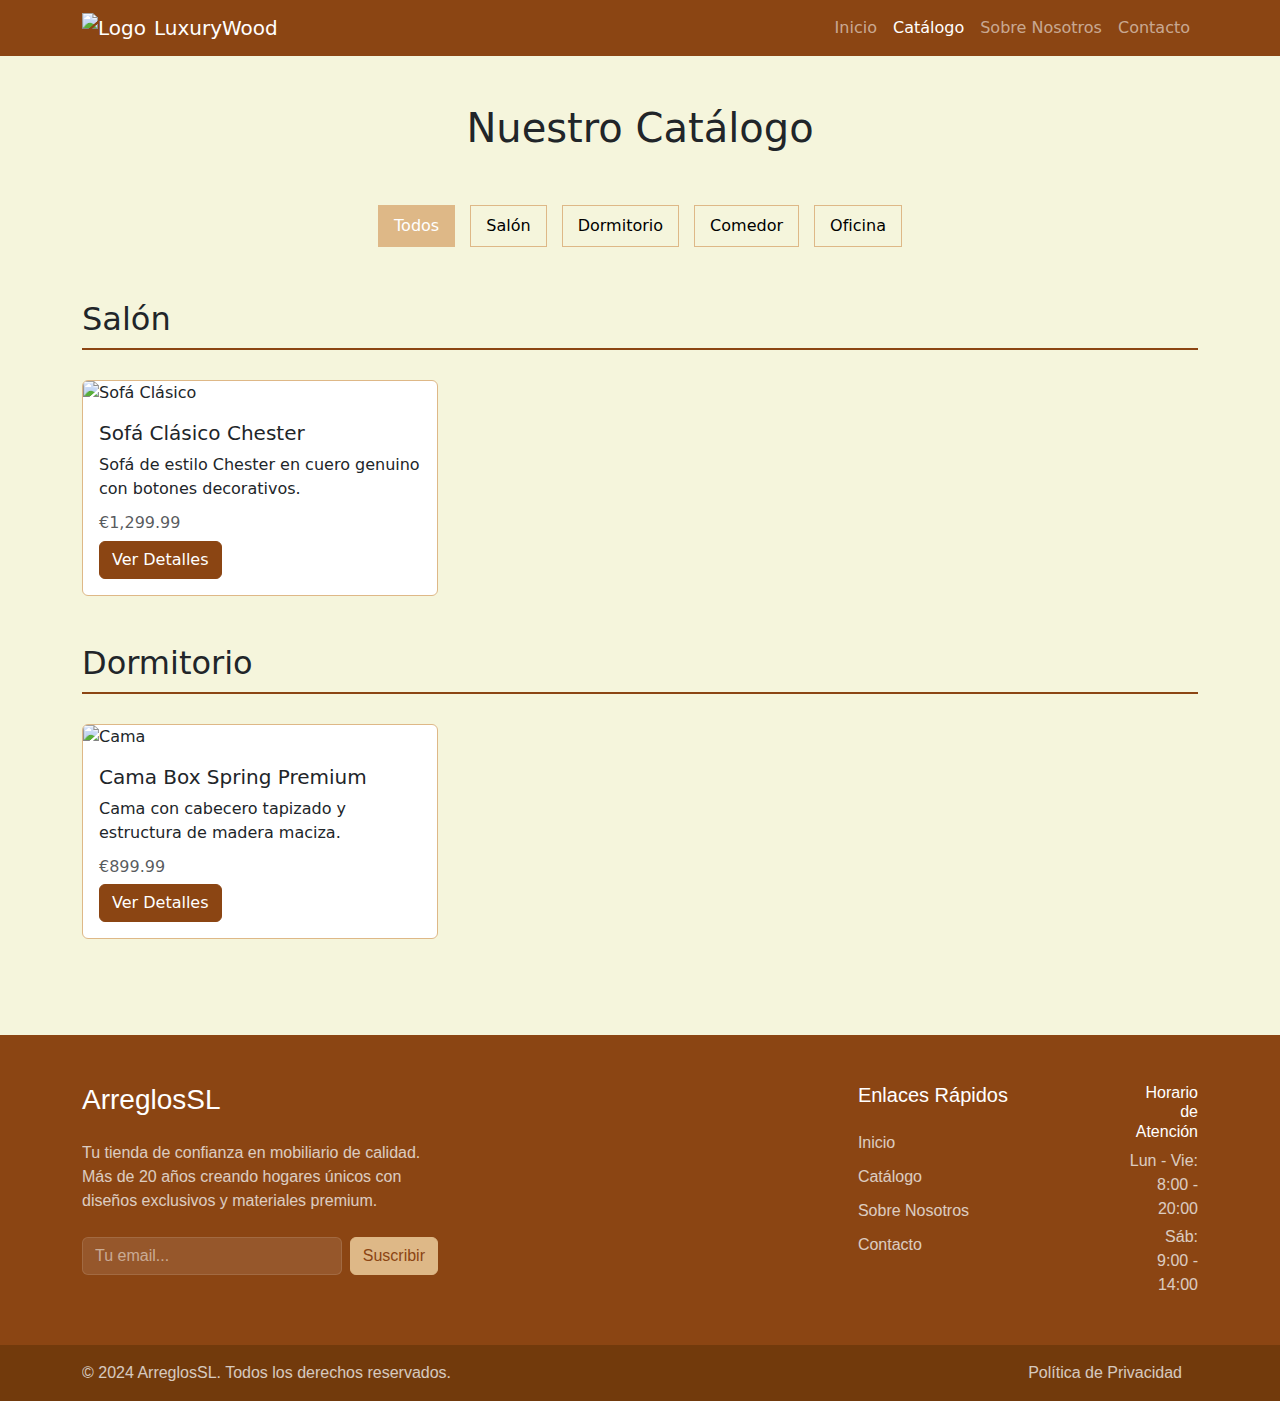
==== Catalogo.html @ 76d220a5 "V.1.Maqueta" ====
<!DOCTYPE html>
<html lang="es">

<head>
    <meta charset="UTF-8">
    <meta name="viewport" content="width=device-width, initial-scale=1.0">
    <title>LuxuryWood - Catálogo</title>
    <link rel="icon" type="image/x-icon" href="/api/placeholder/32/32">
    <link href="https://cdnjs.cloudflare.com/ajax/libs/bootstrap/5.3.2/css/bootstrap.min.css" rel="stylesheet">
    <style>
        :root {
            --primary-brown: #8B4513;
            --secondary-brown: #DEB887;
            --light-beige: #F5F5DC;
        }

        body {
            background-color: var(--light-beige);
        }

        .navbar {
            background-color: var(--primary-brown) !important;
        }

        .card {
            border-color: var(--secondary-brown);
            transition: transform 0.3s;
        }

        .card:hover {
            transform: scale(1.03);
        }

        .btn-primary {
            background-color: var(--primary-brown);
            border-color: var(--primary-brown);
        }

        .btn-primary:hover {
            background-color: var(--secondary-brown);
            border-color: var(--secondary-brown);
        }

        .category-title {
            border-bottom: 2px solid var(--primary-brown);
            padding-bottom: 10px;
            margin-bottom: 30px;
        }

        .team-member img {
            border: 3px solid var(--secondary-brown);
        }

        .contact-icon {
            font-size: 2rem;
            color: var(--primary-brown);
        }

        .filter-button {
            background-color: var(--light-beige);
            border: 1px solid var(--secondary-brown);
            margin: 5px;
            padding: 8px 15px;
        }

        .filter-button.active {
            background-color: var(--secondary-brown);
            color: white;
        }

        .footer-section {
            font-family: 'Arial', sans-serif;
        }

        .footer-links li {
            margin-bottom: 10px;
            transition: all 0.3s ease;
        }

        .footer-links li a:hover {
            opacity: 1 !important;
            padding-left: 5px;
        }

        .social-icon {
            transition: all 0.3s ease;
        }

        .social-icon:hover {
            transform: translateY(-3px);
        }

        .social-icon i {
            transition: all 0.3s ease;
        }

        .social-icon:hover i {
            opacity: 1 !important;
        }

        .newsletter input {
            background-color: rgba(255, 255, 255, 0.1);
            border: 1px solid rgba(255, 255, 255, 0.2);
            color: white;
        }

        .newsletter input::placeholder {
            color: rgba(255, 255, 255, 0.5);
        }

        .newsletter button {
            background-color: #DEB887;
            border-color: #DEB887;
            color: #8B4513;
            transition: all 0.3s ease;
        }

        .newsletter button:hover {
            background-color: white;
            border-color: white;
            color: #8B4513;
        }
    </style>
</head>

<body>
    <!-- Navbar (igual que en la página principal) -->
    <nav class="navbar navbar-expand-lg navbar-dark">
        <div class="container">
            <a class="navbar-brand d-flex align-items-center" href="index.html">
                <img src="/api/placeholder/40/40" alt="Logo" class="me-2">
                LuxuryWood
            </a>
            <button class="navbar-toggler" type="button" data-bs-toggle="collapse" data-bs-target="#navbarNav">
                <span class="navbar-toggler-icon"></span>
            </button>
            <div class="collapse navbar-collapse" id="navbarNav">
                <ul class="navbar-nav ms-auto">
                    <li class="nav-item"><a class="nav-link" href="index.html">Inicio</a></li>
                    <li class="nav-item"><a class="nav-link active" href="catalogo.html">Catálogo</a></li>
                    <li class="nav-item"><a class="nav-link" href="sobre-nosotros.html">Sobre Nosotros</a></li>
                    <li class="nav-item"><a class="nav-link" href="contacto.html">Contacto</a></li>
                </ul>
            </div>
        </div>
    </nav>

    <!-- Página de Catálogo -->
    <div class="container py-5" id="catalogo">
        <h1 class="text-center mb-5">Nuestro Catálogo</h1>

        <!-- Filtros -->
        <div class="text-center mb-5">
            <button class="filter-button active">Todos</button>
            <button class="filter-button">Salón</button>
            <button class="filter-button">Dormitorio</button>
            <button class="filter-button">Comedor</button>
            <button class="filter-button">Oficina</button>
        </div>

        <!-- Sección Salón -->
        <h2 class="category-title">Salón</h2>
        <div class="row g-4 mb-5">
            <div class="col-md-4">
                <div class="card h-100">
                    <img src="/api/placeholder/400/300" class="card-img-top" alt="Sofá Clásico">
                    <div class="card-body">
                        <h5 class="card-title">Sofá Clásico Chester</h5>
                        <p class="card-text">Sofá de estilo Chester en cuero genuino con botones decorativos.</p>
                        <h6 class="card-subtitle mb-2 text-muted">€1,299.99</h6>
                        <a href="#" class="btn btn-primary">Ver Detalles</a>
                    </div>
                </div>
            </div>
            <!-- Más productos de salón... -->
        </div>

        <!-- Sección Dormitorio -->
        <h2 class="category-title">Dormitorio</h2>
        <div class="row g-4 mb-5">
            <div class="col-md-4">
                <div class="card h-100">
                    <img src="/api/placeholder/400/300" class="card-img-top" alt="Cama">
                    <div class="card-body">
                        <h5 class="card-title">Cama Box Spring Premium</h5>
                        <p class="card-text">Cama con cabecero tapizado y estructura de madera maciza.</p>
                        <h6 class="card-subtitle mb-2 text-muted">€899.99</h6>
                        <a href="#" class="btn btn-primary">Ver Detalles</a>
                    </div>
                </div>
            </div>
            <!-- Más productos de dormitorio... -->
        </div>
    </div>

    <!-- Footer -->
    <footer class="footer-section">
        <div class="footer-top py-5" style="background-color: #8B4513;">
            <div class="container">
                <div class="row g-4">
                    <!-- Columna de la empresa -->
                    <div class="col-lg-4 col-md-6">
                        <div class="footer-widget">
                            <h3 class="text-white mb-4">ArreglosSL</h3>
                            <p class="text-light opacity-75">Tu tienda de confianza en mobiliario de calidad. Más de 20
                                años creando hogares únicos con diseños exclusivos y materiales premium.</p>
                            <div class="newsletter mt-4">
                                <form class="d-flex">
                                    <input type="email" class="form-control" placeholder="Tu email...">
                                    <button class="btn btn-light ms-2">Suscribir</button>
                                </form>
                            </div>
                        </div>
                    </div>

                    <div class="col-lg-5 offset-lg-1 col-md-6">
                        <div class="d-flex justify-content-end align-items-center">
                            <div class="footer-widget">
                                <h5 class="text-white mb-4">Enlaces Rápidos</h5>
                                <ul class="list-unstyled footer-links">
                                    <li><a href="#" class="text-light opacity-75 text-decoration-none">Inicio</a></li>
                                    <li><a href="#" class="text-light opacity-75 text-decoration-none">Catálogo</a></li>
                                    <li><a href="#" class="text-light opacity-75 text-decoration-none">Sobre
                                            Nosotros</a></li>
                                    <li><a href="#" class="text-light opacity-75 text-decoration-none">Contacto</a></li>
                                </ul>
                            </div>
                        </div>
                    </div>
                    <div class="col-lg-1 offset-lg-1 col-md-6">
                        <div class="d-flex justify-content-end align-items-center">
                            <div class="horario-atencion text-end">
                                <h6 class="text-white mb-2">Horario de Atención</h6>
                                <p class="text-light opacity-75 mb-1">Lun - Vie: 8:00 - 20:00</p>
                                <p class="text-light opacity-75 mb-0">Sáb:<br>9:00 - 14:00</p>
                            </div>
                        </div>
                    </div>
                </div>
            </div>
        </div>

        <!-- Footer Bottom -->
        <div class="footer-bottom py-3" style="background-color: #723A0C;">
            <div class="container">
                <div class="row align-items-center">
                    <div class="col-md-6">
                        <p class="text-light opacity-75 mb-0">© 2024 ArreglosSL. Todos los derechos reservados.</p>
                    </div>
                    <div class="col-md-6 text-md-end">
                        <a href="#" class="text-light opacity-75 text-decoration-none me-3">Política de Privacidad</a>
                    </div>
                </div>
            </div>
        </div>
    </footer>

    <script src="https://cdnjs.cloudflare.com/ajax/libs/bootstrap/5.3.2/js/bootstrap.bundle.min.js"></script>
</body>

</html>
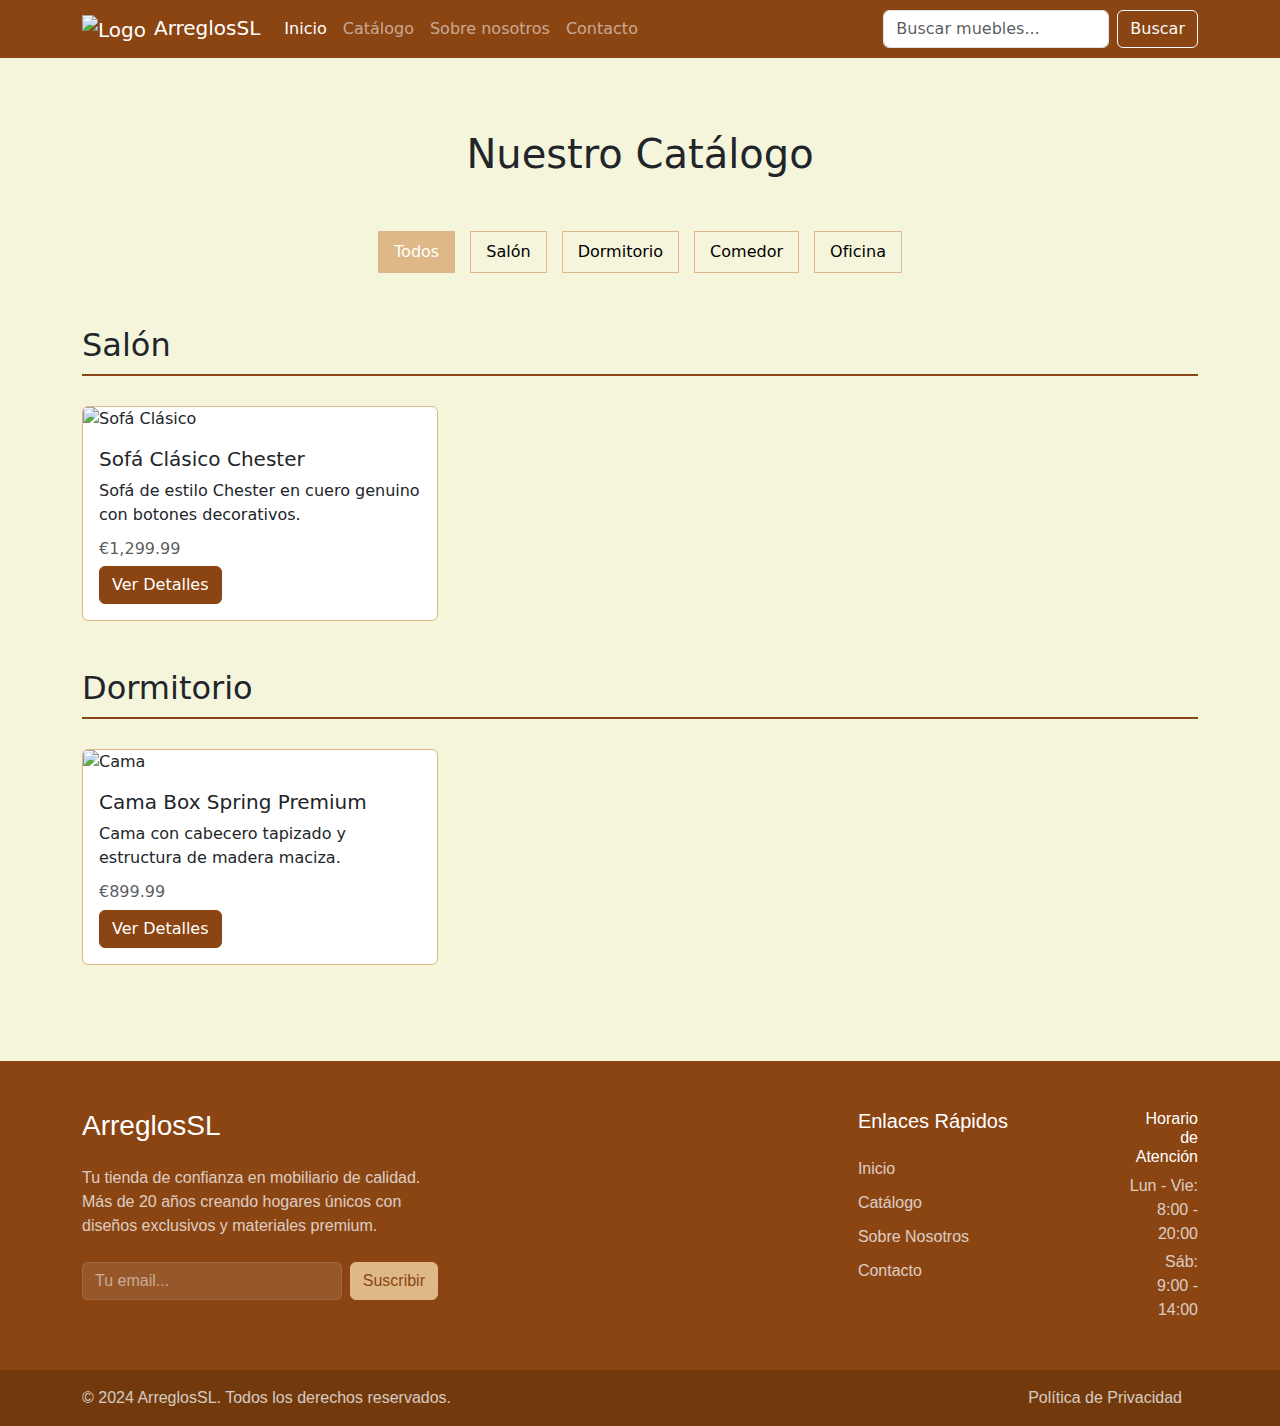
==== commit b6f21a51: "V.1.Maqueta mejorada" ====
--- a/Catalogo.html
+++ b/Catalogo.html
@@ -124,23 +124,31 @@
 </head>
 
 <body>
-    <!-- Navbar (igual que en la página principal) -->
-    <nav class="navbar navbar-expand-lg navbar-dark">
+    <nav class="navbar navbar-expand-lg navbar-dark mb-4">
         <div class="container">
-            <a class="navbar-brand d-flex align-items-center" href="index.html">
-                <img src="/api/placeholder/40/40" alt="Logo" class="me-2">
-                LuxuryWood
-            </a>
+            <a class="navbar-brand" href="#"><img src="/api/placeholder/40/40" alt="Logo" class="me-2">ArreglosSL</a>
             <button class="navbar-toggler" type="button" data-bs-toggle="collapse" data-bs-target="#navbarNav">
                 <span class="navbar-toggler-icon"></span>
             </button>
             <div class="collapse navbar-collapse" id="navbarNav">
-                <ul class="navbar-nav ms-auto">
-                    <li class="nav-item"><a class="nav-link" href="index.html">Inicio</a></li>
-                    <li class="nav-item"><a class="nav-link active" href="catalogo.html">Catálogo</a></li>
-                    <li class="nav-item"><a class="nav-link" href="sobre-nosotros.html">Sobre Nosotros</a></li>
-                    <li class="nav-item"><a class="nav-link" href="contacto.html">Contacto</a></li>
+                <ul class="navbar-nav me-auto">
+                    <li class="nav-item">
+                        <a class="nav-link active" href="index.html">Inicio</a>
+                    </li>
+                    <li class="nav-item">
+                        <a class="nav-link" href="Catalogo.html">Catálogo</a>
+                    </li>
+                    <li class="nav-item">
+                        <a class="nav-link" href="Us.html">Sobre nosotros</a>
+                    </li>
+                    <li class="nav-item">
+                        <a class="nav-link" href="Contact.html">Contacto</a>
+                    </li>
                 </ul>
+                <form class="d-flex">
+                    <input class="form-control me-2" type="search" placeholder="Buscar muebles...">
+                    <button class="btn btn-outline-light" type="submit">Buscar</button>
+                </form>
             </div>
         </div>
     </nav>
@@ -219,10 +227,12 @@
                                 <h5 class="text-white mb-4">Enlaces Rápidos</h5>
                                 <ul class="list-unstyled footer-links">
                                     <li><a href="#" class="text-light opacity-75 text-decoration-none">Inicio</a></li>
-                                    <li><a href="#" class="text-light opacity-75 text-decoration-none">Catálogo</a></li>
-                                    <li><a href="#" class="text-light opacity-75 text-decoration-none">Sobre
+                                    <li><a href="Catalogo.html"
+                                            class="text-light opacity-75 text-decoration-none">Catálogo</a></li>
+                                    <li><a href="Us.html" class="text-light opacity-75 text-decoration-none">Sobre
                                             Nosotros</a></li>
-                                    <li><a href="#" class="text-light opacity-75 text-decoration-none">Contacto</a></li>
+                                    <li><a href="Contact.html"
+                                            class="text-light opacity-75 text-decoration-none">Contacto</a></li>
                                 </ul>
                             </div>
                         </div>
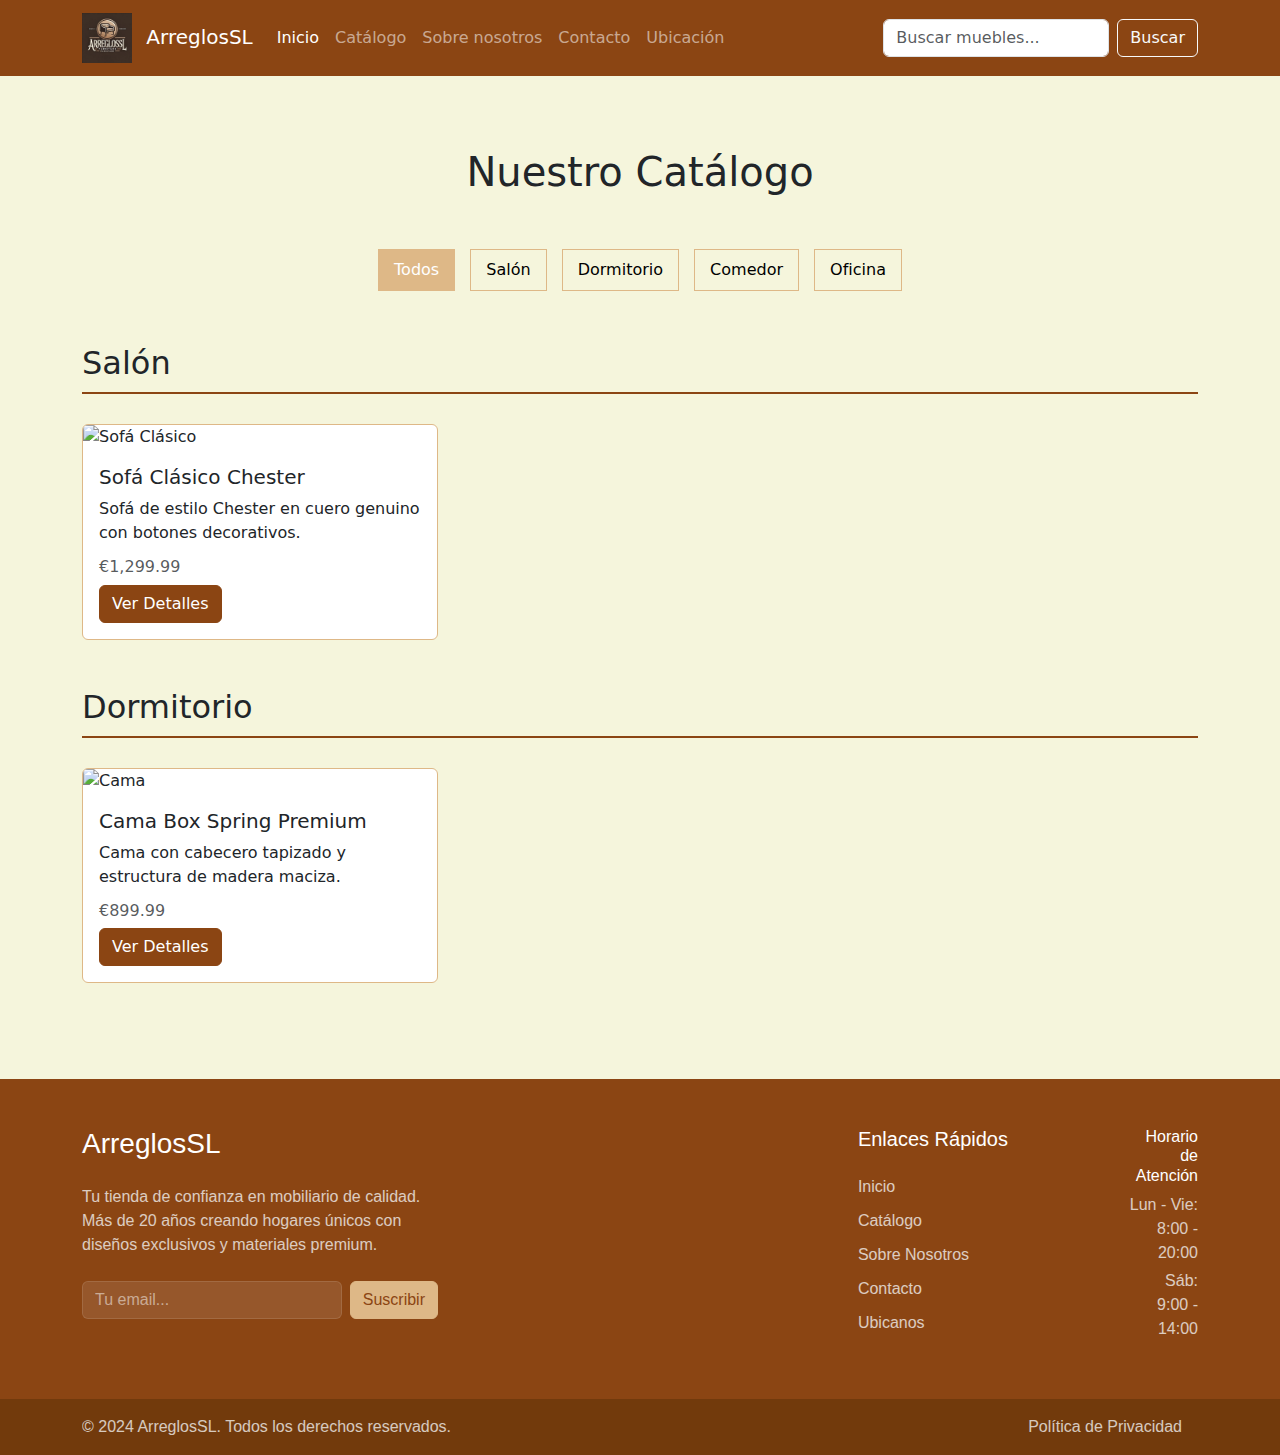
==== commit db5a9405: "V.1.4. Logo, correción de rutas y Contacto/ubi terminado" ====
--- a/Catalogo.html
+++ b/Catalogo.html
@@ -4,8 +4,8 @@
 <head>
     <meta charset="UTF-8">
     <meta name="viewport" content="width=device-width, initial-scale=1.0">
-    <title>LuxuryWood - Catálogo</title>
-    <link rel="icon" type="image/x-icon" href="/api/placeholder/32/32">
+    <title>ArreglosSL - Catálogo</title>
+    <link rel="icon" type="image/x-icon" href="images/ArreglosSL_logo_v3.jpg">
     <link href="https://cdnjs.cloudflare.com/ajax/libs/bootstrap/5.3.2/css/bootstrap.min.css" rel="stylesheet">
     <style>
         :root {
@@ -126,7 +126,9 @@
 <body>
     <nav class="navbar navbar-expand-lg navbar-dark mb-4">
         <div class="container">
-            <a class="navbar-brand" href="#"><img src="/api/placeholder/40/40" alt="Logo" class="me-2">ArreglosSL</a>
+            <a class="navbar-brand" href="index.html"><img src="images/ArreglosSL_logo_v3.jpg" alt="Logo"
+                    class="me-2 img-fluid" style="max-height: 50px;">
+                ArreglosSL</a>
             <button class="navbar-toggler" type="button" data-bs-toggle="collapse" data-bs-target="#navbarNav">
                 <span class="navbar-toggler-icon"></span>
             </button>
@@ -143,6 +145,9 @@
                     </li>
                     <li class="nav-item">
                         <a class="nav-link" href="Contact.html">Contacto</a>
+                    </li>
+                    <li class="nav-item">
+                        <a class="nav-link" href="Contact.html">Ubicación</a>
                     </li>
                 </ul>
                 <form class="d-flex">
@@ -233,6 +238,8 @@
                                             Nosotros</a></li>
                                     <li><a href="Contact.html"
                                             class="text-light opacity-75 text-decoration-none">Contacto</a></li>
+                                    <li><a href="Contact.html"
+                                            class="text-light opacity-75 text-decoration-none">Ubicanos</a></li>
                                 </ul>
                             </div>
                         </div>
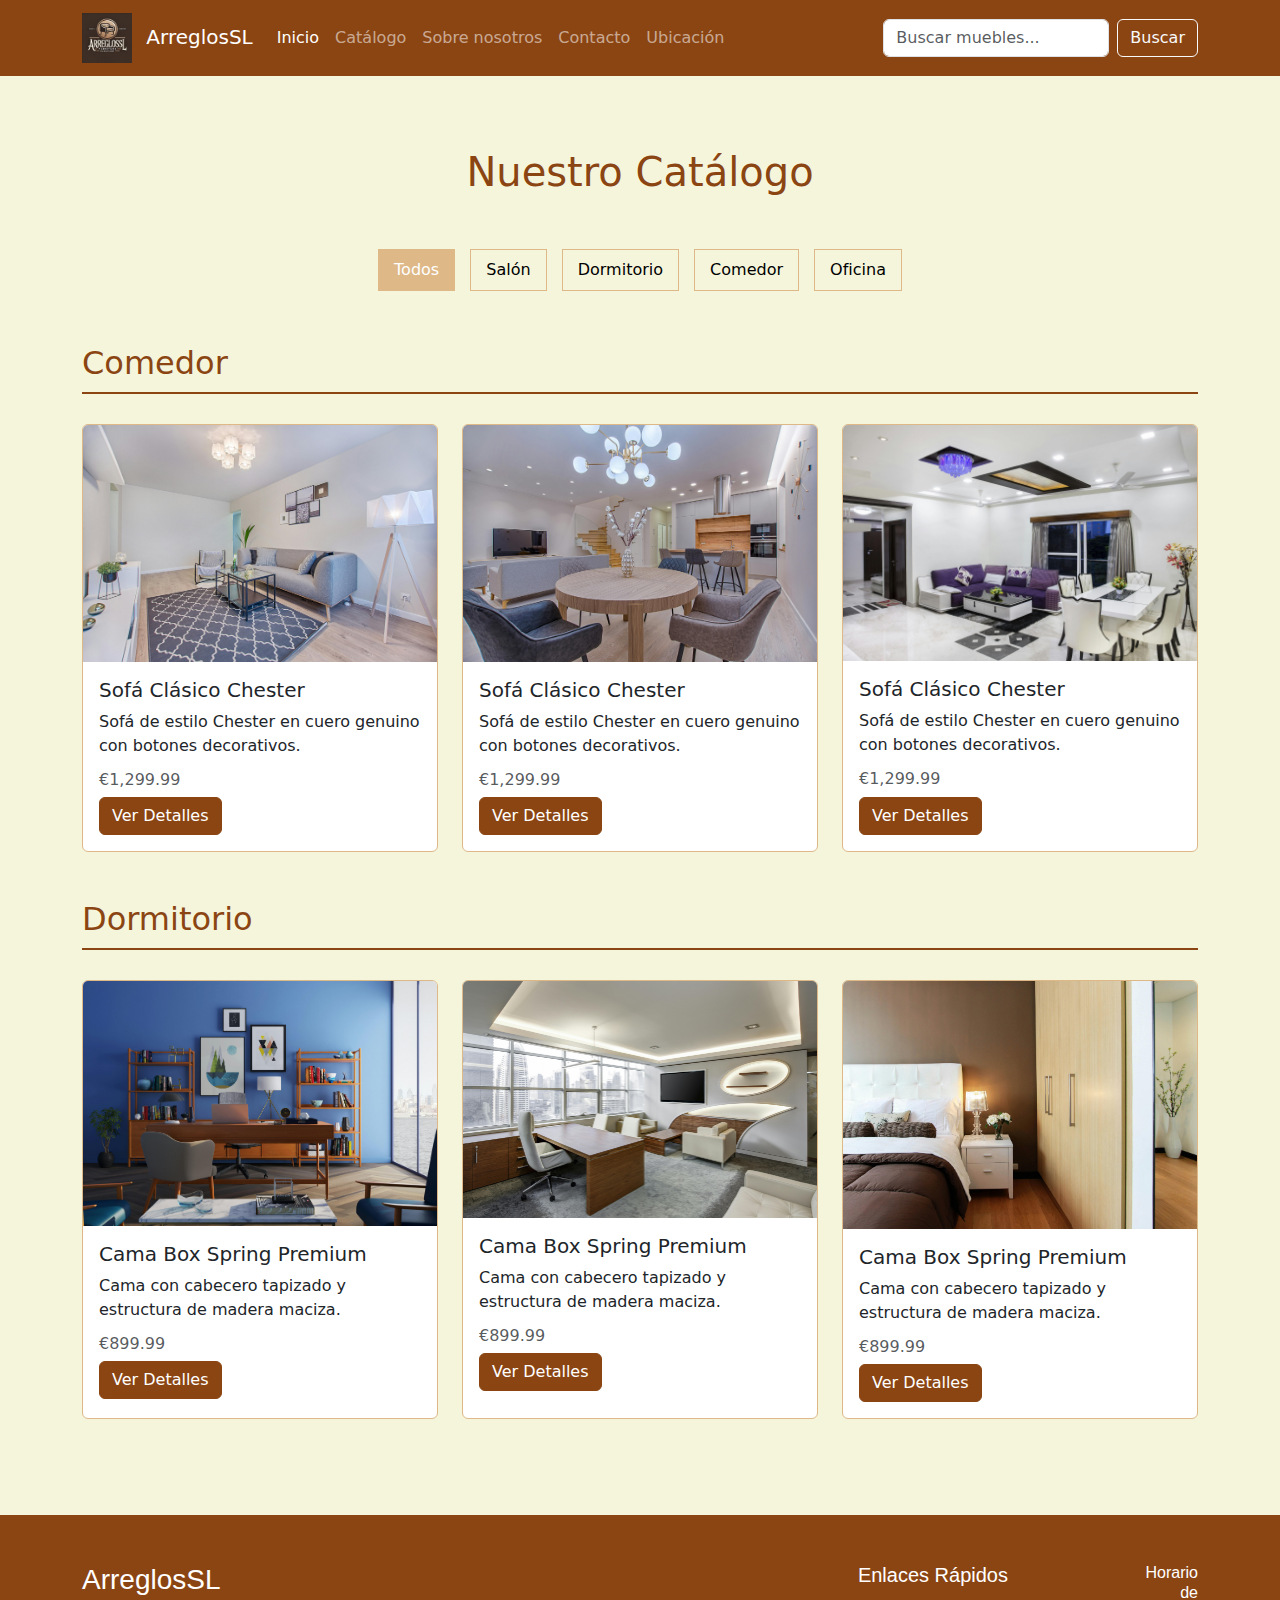
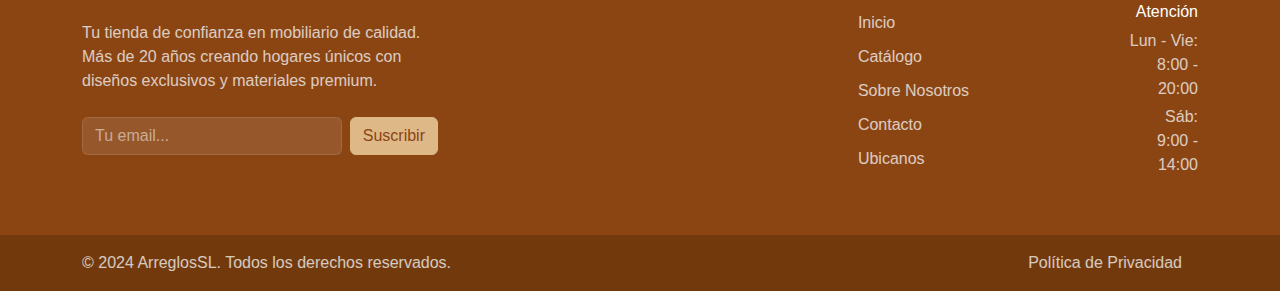
==== commit 2b6c3ac0: "V.3.Maqueta final" ====
--- a/Catalogo.html
+++ b/Catalogo.html
@@ -160,7 +160,7 @@
 
     <!-- Página de Catálogo -->
     <div class="container py-5" id="catalogo">
-        <h1 class="text-center mb-5">Nuestro Catálogo</h1>
+        <h1 class="text-center mb-5" style="color: #8B4513;">Nuestro Catálogo</h1>
 
         <!-- Filtros -->
         <div class="text-center mb-5">
@@ -172,11 +172,11 @@
         </div>
 
         <!-- Sección Salón -->
-        <h2 class="category-title">Salón</h2>
+        <h2 class="category-title" style="color: #8B4513;">Comedor</h2>
         <div class="row g-4 mb-5">
             <div class="col-md-4">
                 <div class="card h-100">
-                    <img src="/api/placeholder/400/300" class="card-img-top" alt="Sofá Clásico">
+                    <img src="images/comedor2.jpg" class="card-img-top" alt="Sofá Clásico">
                     <div class="card-body">
                         <h5 class="card-title">Sofá Clásico Chester</h5>
                         <p class="card-text">Sofá de estilo Chester en cuero genuino con botones decorativos.</p>
@@ -185,15 +185,36 @@
                     </div>
                 </div>
             </div>
-            <!-- Más productos de salón... -->
+            <div class="col-md-4">
+                <div class="card h-100">
+                    <img src="images/comedor3.jpg" class="card-img-top" alt="Sofá Clásico">
+                    <div class="card-body">
+                        <h5 class="card-title">Sofá Clásico Chester</h5>
+                        <p class="card-text">Sofá de estilo Chester en cuero genuino con botones decorativos.</p>
+                        <h6 class="card-subtitle mb-2 text-muted">€1,299.99</h6>
+                        <a href="#" class="btn btn-primary">Ver Detalles</a>
+                    </div>
+                </div>
+            </div>
+            <div class="col-md-4">
+                <div class="card h-100">
+                    <img src="images/comedor4.jpg" class="card-img-top" alt="Sofá Clásico">
+                    <div class="card-body">
+                        <h5 class="card-title">Sofá Clásico Chester</h5>
+                        <p class="card-text">Sofá de estilo Chester en cuero genuino con botones decorativos.</p>
+                        <h6 class="card-subtitle mb-2 text-muted">€1,299.99</h6>
+                        <a href="#" class="btn btn-primary">Ver Detalles</a>
+                    </div>
+                </div>
+            </div>
         </div>
 
         <!-- Sección Dormitorio -->
-        <h2 class="category-title">Dormitorio</h2>
+        <h2 class="category-title" style="color: #8B4513;">Dormitorio</h2>
         <div class="row g-4 mb-5">
             <div class="col-md-4">
                 <div class="card h-100">
-                    <img src="/api/placeholder/400/300" class="card-img-top" alt="Cama">
+                    <img src="images/oficina1.jpg" class="card-img-top" alt="Cama">
                     <div class="card-body">
                         <h5 class="card-title">Cama Box Spring Premium</h5>
                         <p class="card-text">Cama con cabecero tapizado y estructura de madera maciza.</p>
@@ -202,7 +223,29 @@
                     </div>
                 </div>
             </div>
-            <!-- Más productos de dormitorio... -->
+
+            <div class="col-md-4">
+                <div class="card h-100">
+                    <img src="images/oficina2.jpg" class="card-img-top" alt="Cama">
+                    <div class="card-body">
+                        <h5 class="card-title">Cama Box Spring Premium</h5>
+                        <p class="card-text">Cama con cabecero tapizado y estructura de madera maciza.</p>
+                        <h6 class="card-subtitle mb-2 text-muted">€899.99</h6>
+                        <a href="#" class="btn btn-primary">Ver Detalles</a>
+                    </div>
+                </div>
+            </div>
+            <div class="col-md-4">
+                <div class="card h-100">
+                    <img src="images/dormitorio1.jpg" class="card-img-top" alt="Cama">
+                    <div class="card-body">
+                        <h5 class="card-title">Cama Box Spring Premium</h5>
+                        <p class="card-text">Cama con cabecero tapizado y estructura de madera maciza.</p>
+                        <h6 class="card-subtitle mb-2 text-muted">€899.99</h6>
+                        <a href="#" class="btn btn-primary">Ver Detalles</a>
+                    </div>
+                </div>
+            </div>
         </div>
     </div>
 
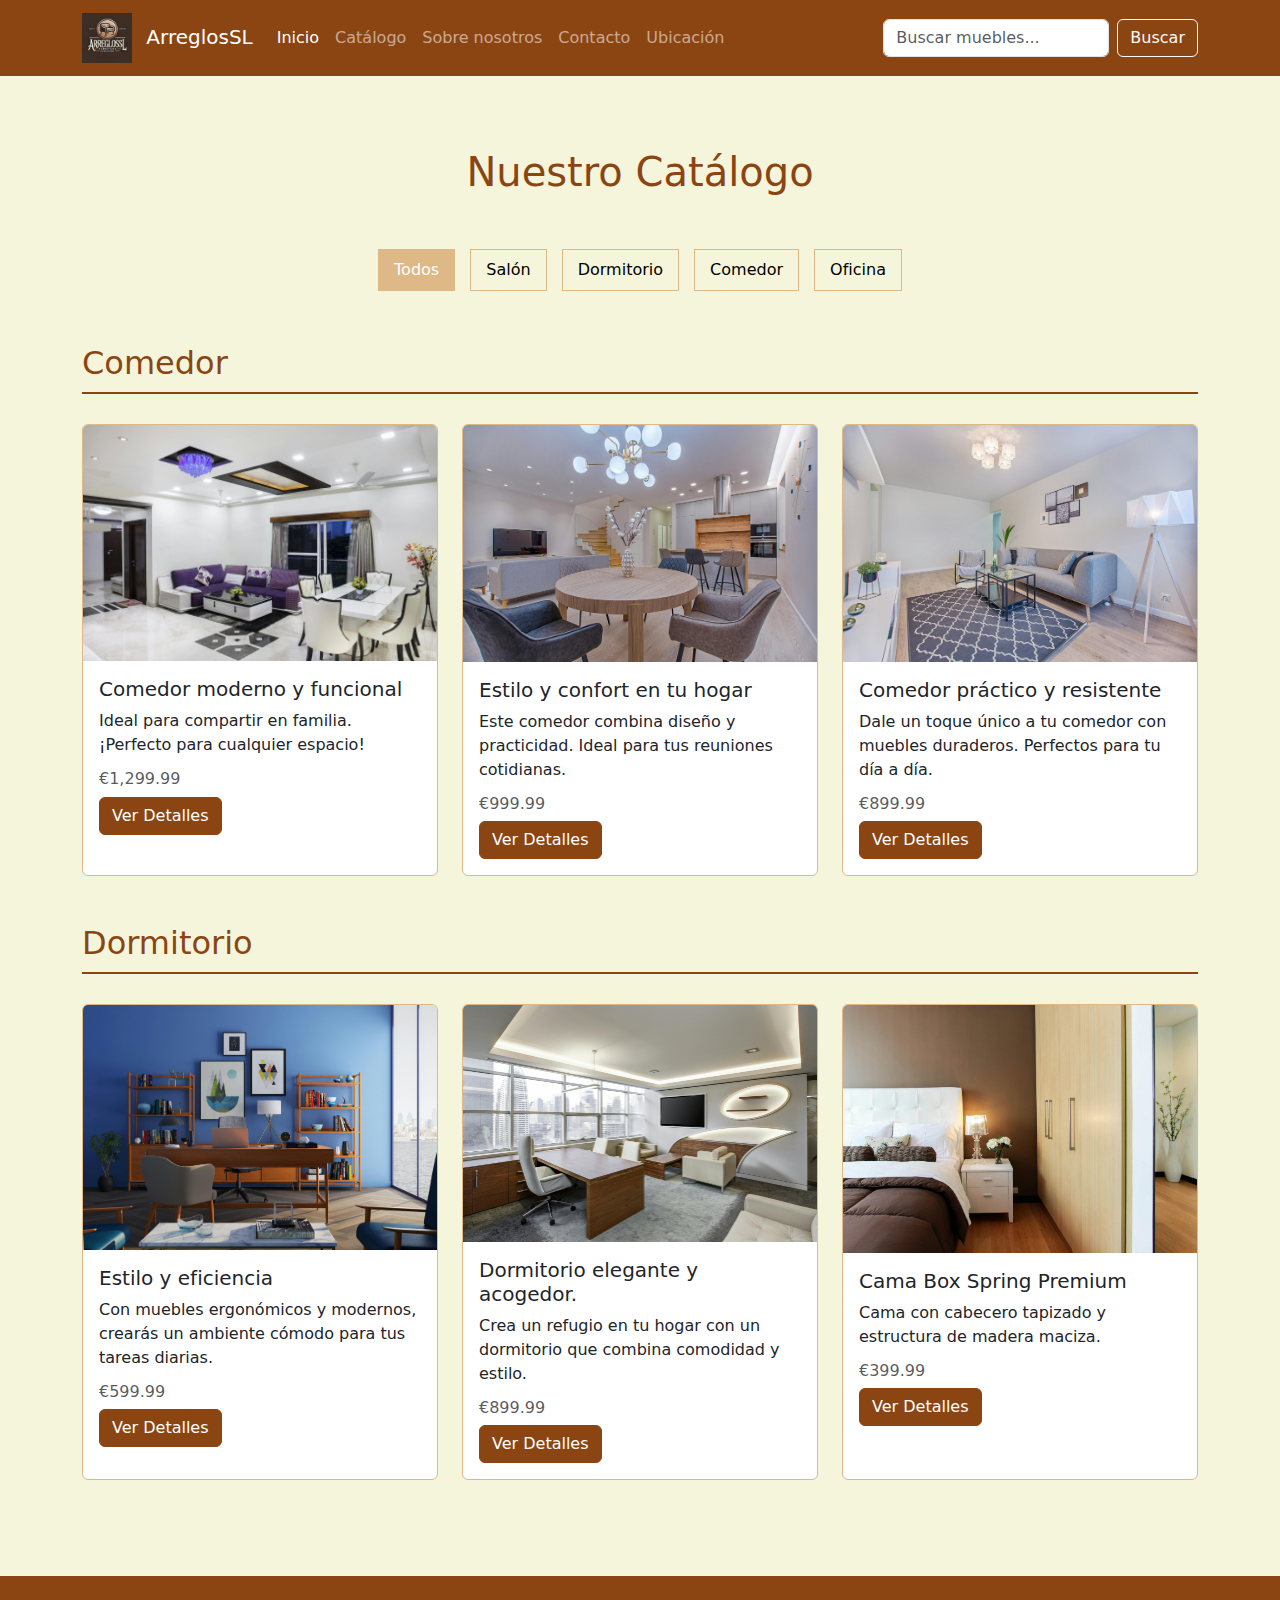
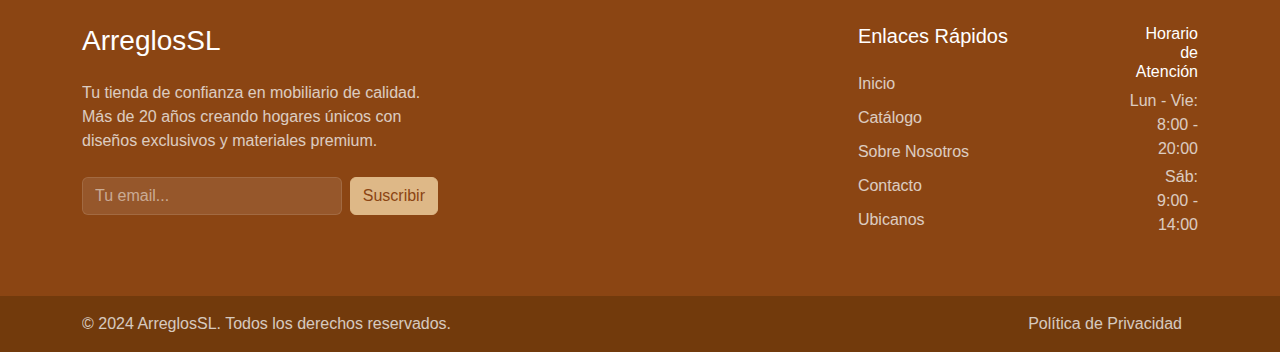
==== commit ddaa38e8: "V.4. Final proyecto" ====
--- a/Catalogo.html
+++ b/Catalogo.html
@@ -176,72 +176,72 @@
         <div class="row g-4 mb-5">
             <div class="col-md-4">
                 <div class="card h-100">
+                    <img src="images/comedor4.jpg" class="card-img-top" alt="Sofá Clásico">
+                    <div class="card-body">
+                        <h5 class="card-title">Comedor moderno y funcional</h5>
+                        <p class="card-text">Ideal para compartir en familia. ¡Perfecto para cualquier espacio!</p>
+                        <h6 class="card-subtitle mb-2 text-muted">€1,299.99</h6>
+                        <a href="#" class="btn btn-primary">Ver Detalles</a>
+                    </div>
+                </div>
+            </div>
+            <div class="col-md-4">
+                <div class="card h-100">
+                    <img src="images/comedor3.jpg" class="card-img-top" alt="Sofá Clásico">
+                    <div class="card-body">
+                        <h5 class="card-title">Estilo y confort en tu hogar</h5>
+                        <p class="card-text">Este comedor combina diseño y practicidad. Ideal para tus reuniones cotidianas.</p>
+                        <h6 class="card-subtitle mb-2 text-muted">€999.99</h6>
+                        <a href="#" class="btn btn-primary">Ver Detalles</a>
+                    </div>
+                </div>
+            </div>
+            <div class="col-md-4">
+                <div class="card h-100">
                     <img src="images/comedor2.jpg" class="card-img-top" alt="Sofá Clásico">
                     <div class="card-body">
-                        <h5 class="card-title">Sofá Clásico Chester</h5>
-                        <p class="card-text">Sofá de estilo Chester en cuero genuino con botones decorativos.</p>
-                        <h6 class="card-subtitle mb-2 text-muted">€1,299.99</h6>
-                        <a href="#" class="btn btn-primary">Ver Detalles</a>
-                    </div>
-                </div>
-            </div>
-            <div class="col-md-4">
-                <div class="card h-100">
-                    <img src="images/comedor3.jpg" class="card-img-top" alt="Sofá Clásico">
-                    <div class="card-body">
-                        <h5 class="card-title">Sofá Clásico Chester</h5>
-                        <p class="card-text">Sofá de estilo Chester en cuero genuino con botones decorativos.</p>
-                        <h6 class="card-subtitle mb-2 text-muted">€1,299.99</h6>
-                        <a href="#" class="btn btn-primary">Ver Detalles</a>
-                    </div>
-                </div>
-            </div>
-            <div class="col-md-4">
-                <div class="card h-100">
-                    <img src="images/comedor4.jpg" class="card-img-top" alt="Sofá Clásico">
-                    <div class="card-body">
-                        <h5 class="card-title">Sofá Clásico Chester</h5>
-                        <p class="card-text">Sofá de estilo Chester en cuero genuino con botones decorativos.</p>
-                        <h6 class="card-subtitle mb-2 text-muted">€1,299.99</h6>
-                        <a href="#" class="btn btn-primary">Ver Detalles</a>
-                    </div>
-                </div>
-            </div>
-        </div>
-
-        <!-- Sección Dormitorio -->
+                        <h5 class="card-title">Comedor práctico y resistente</h5>
+                        <p class="card-text">Dale un toque único a tu comedor con muebles duraderos. Perfectos para tu día a día.</p>
+                        <h6 class="card-subtitle mb-2 text-muted">€899.99</h6>
+                        <a href="#" class="btn btn-primary">Ver Detalles</a>
+                    </div>
+                </div>
+            </div>
+        </div>
+
+        <!-- Sección Dormitorio/oficina -->
         <h2 class="category-title" style="color: #8B4513;">Dormitorio</h2>
         <div class="row g-4 mb-5">
             <div class="col-md-4">
                 <div class="card h-100">
                     <img src="images/oficina1.jpg" class="card-img-top" alt="Cama">
                     <div class="card-body">
+                        <h5 class="card-title">Estilo y eficiencia</h5>
+                        <p class="card-text">Con muebles ergonómicos y modernos, crearás un ambiente cómodo para tus tareas diarias.</p>
+                        <h6 class="card-subtitle mb-2 text-muted">€599.99</h6>
+                        <a href="#" class="btn btn-primary">Ver Detalles</a>
+                    </div>
+                </div>
+            </div>
+
+            <div class="col-md-4">
+                <div class="card h-100">
+                    <img src="images/oficina2.jpg" class="card-img-top" alt="Cama">
+                    <div class="card-body">
+                        <h5 class="card-title">Dormitorio elegante y acogedor.</h5>
+                        <p class="card-text">Crea un refugio en tu hogar con un dormitorio que combina comodidad y estilo.</p>
+                        <h6 class="card-subtitle mb-2 text-muted">€899.99</h6>
+                        <a href="#" class="btn btn-primary">Ver Detalles</a>
+                    </div>
+                </div>
+            </div>
+            <div class="col-md-4">
+                <div class="card h-100">
+                    <img src="images/dormitorio1.jpg" class="card-img-top" alt="Cama">
+                    <div class="card-body">
                         <h5 class="card-title">Cama Box Spring Premium</h5>
                         <p class="card-text">Cama con cabecero tapizado y estructura de madera maciza.</p>
-                        <h6 class="card-subtitle mb-2 text-muted">€899.99</h6>
-                        <a href="#" class="btn btn-primary">Ver Detalles</a>
-                    </div>
-                </div>
-            </div>
-
-            <div class="col-md-4">
-                <div class="card h-100">
-                    <img src="images/oficina2.jpg" class="card-img-top" alt="Cama">
-                    <div class="card-body">
-                        <h5 class="card-title">Cama Box Spring Premium</h5>
-                        <p class="card-text">Cama con cabecero tapizado y estructura de madera maciza.</p>
-                        <h6 class="card-subtitle mb-2 text-muted">€899.99</h6>
-                        <a href="#" class="btn btn-primary">Ver Detalles</a>
-                    </div>
-                </div>
-            </div>
-            <div class="col-md-4">
-                <div class="card h-100">
-                    <img src="images/dormitorio1.jpg" class="card-img-top" alt="Cama">
-                    <div class="card-body">
-                        <h5 class="card-title">Cama Box Spring Premium</h5>
-                        <p class="card-text">Cama con cabecero tapizado y estructura de madera maciza.</p>
-                        <h6 class="card-subtitle mb-2 text-muted">€899.99</h6>
+                        <h6 class="card-subtitle mb-2 text-muted">€399.99</h6>
                         <a href="#" class="btn btn-primary">Ver Detalles</a>
                     </div>
                 </div>
